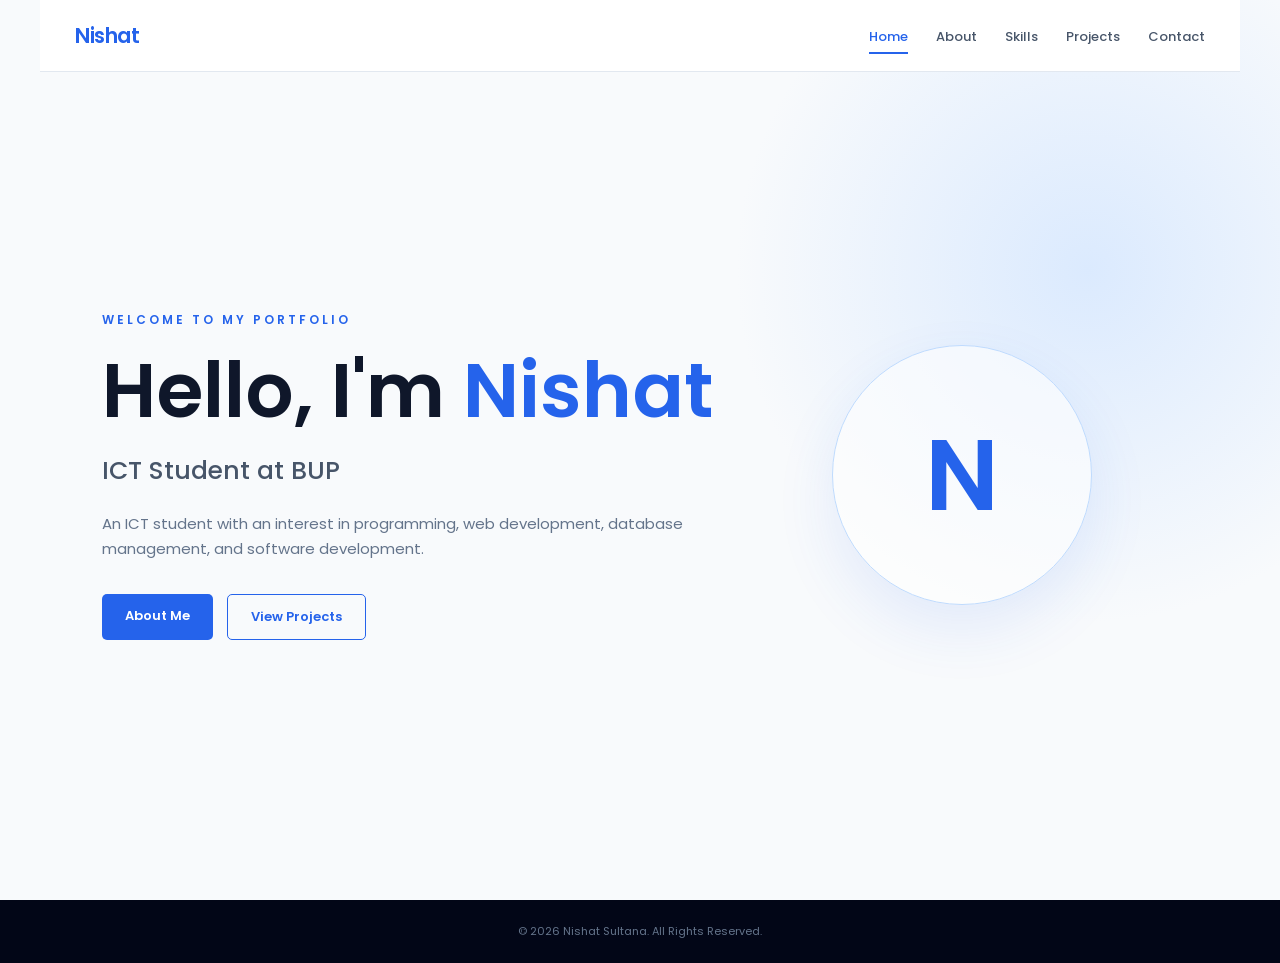
==== index.html @ b3c25bbd "My Portfolio" ====
<!DOCTYPE html>
<html lang="en">
<head>
    <meta charset="UTF-8">
    <meta name="viewport" content="width=device-width, initial-scale=1.0">
    <title>Nishat | Portfolio</title>

    <link rel="stylesheet" href="style.css">

    <link rel="preconnect" href="https://fonts.googleapis.com">
    <link rel="preconnect" href="https://fonts.gstatic.com" crossorigin>
    <link href="https://fonts.googleapis.com/css2?family=Poppins:wght@300;400;500;600;700&display=swap" rel="stylesheet">
</head>

<body>

    <!-- Navbar -->
    <header>
        <nav class="navbar">
            <a href="index.html" class="logo">Nishat</a>

            <ul class="nav-links">
                <li><a href="index.html" class="active">Home</a></li>
                <li><a href="about.html">About</a></li>
                <li><a href="skills.html">Skills</a></li>
                <li><a href="projects.html">Projects</a></li>
                <li><a href="contact.html">Contact</a></li>
            </ul>
        </nav>
    </header>


    <!-- Home -->
    <main class="home">

        <div class="home-content">

            <p class="small-title">WELCOME TO MY PORTFOLIO</p>

            <h1>Hello, I'm <span>Nishat</span></h1>

            <h2>ICT Student at BUP</h2>

            <p class="home-description">
                An ICT student with an interest in programming, web development,
                database management, and software development.
            </p>

            <div class="home-buttons">
                <a href="about.html" class="btn primary-btn">About Me</a>
                <a href="projects.html" class="btn secondary-btn">View Projects</a>
            </div>

        </div>

        <div class="home-decoration">
            <div class="circle">
                <span>N</span>
            </div>
        </div>

    </main>


    <!-- Footer -->
    <footer>
        <p>© 2026 Nishat Sultana. All Rights Reserved.</p>
    </footer>

</body>
</html>
---- style.css ----
/* =========================
   RESET
========================= */

* {
    margin: 0;
    padding: 0;
    box-sizing: border-box;
}

html {
    scroll-behavior: smooth;
}

body {
    font-family: "Poppins", sans-serif;
    background: #f8fafc;
    color: #1e293b;
    line-height: 1.7;
}

a {
    text-decoration: none;
    color: inherit;
}


/* =========================
   NAVBAR
========================= */

header {
    position: fixed;
    top: 0;
    left: 0;
    width: 100%;
    z-index: 1000;
}

.navbar {
    height: 72px;
    max-width: 1200px;
    margin: auto;
    padding: 0 35px;

    display: flex;
    align-items: center;
    justify-content: space-between;

    background: rgba(255, 255, 255, 0.96);
    border-bottom: 1px solid #e2e8f0;
}

.logo {
    font-size: 21px;
    font-weight: 600;
    letter-spacing: -0.5px;
    color: #2563eb;
}

.nav-links {
    display: flex;
    align-items: center;
    gap: 28px;
    list-style: none;
}

.nav-links a {
    position: relative;
    color: #475569;
    font-size: 13px;
    font-weight: 500;
    transition: 0.3s;
}

.nav-links a:hover,
.nav-links a.active {
    color: #2563eb;
}

.nav-links a.active::after {
    content: "";
    position: absolute;
    left: 0;
    bottom: -8px;
    width: 100%;
    height: 2px;
    background: #2563eb;
}


/* =========================
   HOME
========================= */

.home {
    min-height: 100vh;
    padding: 120px 8% 70px;

    display: flex;
    align-items: center;
    justify-content: space-between;
    gap: 60px;

    background:
        radial-gradient(
            circle at 85% 30%,
            #dbeafe 0,
            transparent 28%
        ),
        #f8fafc;
}

.home-content {
    max-width: 720px;
}

.small-title {
    color: #2563eb;
    font-size: 12px;
    font-weight: 600;
    letter-spacing: 3px;
    margin-bottom: 18px;
}

.home h1 {
    font-size: clamp(45px, 7vw, 76px);
    line-height: 1.1;
    font-weight: 600;
    color: #0f172a;
}

.home h1 span {
    color: #2563eb;
}

.home h2 {
    margin-top: 18px;
    font-size: 25px;
    font-weight: 500;
    color: #475569;
}

.home-description {
    max-width: 600px;
    margin-top: 18px;
    color: #64748b;
    font-size: 15px;
}

.home-buttons {
    display: flex;
    gap: 14px;
    margin-top: 32px;
}

.btn {
    display: inline-block;
    padding: 11px 23px;
    border-radius: 5px;
    font-size: 13px;
    font-weight: 600;
    transition: 0.3s;
}

.primary-btn {
    color: white;
    background: #2563eb;
}

.primary-btn:hover {
    background: #1d4ed8;
    transform: translateY(-2px);
}

.secondary-btn {
    color: #2563eb;
    border: 1px solid #2563eb;
}

.secondary-btn:hover {
    color: white;
    background: #2563eb;
}


/* Home decoration */

.home-decoration {
    padding-right: 8%;
}

.circle {
    width: 260px;
    height: 260px;

    display: flex;
    align-items: center;
    justify-content: center;

    border: 1px solid #bfdbfe;
    border-radius: 50%;

    background: rgba(255, 255, 255, 0.6);
    box-shadow: 0 25px 60px rgba(37, 99, 235, 0.1);
}

.circle span {
    font-size: 100px;
    font-weight: 600;
    color: #2563eb;
}


/* =========================
   PAGE HEADER
========================= */

.page-header {
    padding: 145px 30px 70px;
    text-align: center;

    background:
        radial-gradient(
            circle at 50% 0%,
            #dbeafe 0,
            transparent 35%
        ),
        #f8fafc;
}

.page-header p {
    color: #2563eb;
    font-size: 11px;
    font-weight: 600;
    letter-spacing: 3px;
}

.page-header h1 {
    margin-top: 8px;
    color: #0f172a;
    font-size: 46px;
    font-weight: 600;
}


/* =========================
   ABOUT PAGE
========================= */

.about-page {
    max-width: 1000px;
    margin: auto;
    padding: 30px 30px 100px;
}

.about-intro {
    display: grid;
    grid-template-columns: 130px 1fr;
    gap: 45px;
    align-items: center;
    margin-bottom: 50px;
}

.about-letter {
    width: 130px;
    height: 130px;

    display: flex;
    align-items: center;
    justify-content: center;

    border-radius: 12px;
    background: #2563eb;
    color: white;

    font-size: 60px;
    font-weight: 600;
}

.about-intro h2 {
    font-size: 32px;
    color: #0f172a;
    margin-bottom: 15px;
}

.about-intro p {
    color: #64748b;
    margin-bottom: 12px;
    font-size: 14px;
}

.info-box {
    margin-top: 25px;
    padding: 30px;

    background: white;
    border: 1px solid #e2e8f0;
    border-radius: 10px;
}

.info-label {
    color: #2563eb;
    font-size: 11px;
    font-weight: 600;
    letter-spacing: 2px;
}

.info-box h3 {
    margin: 10px 0;
    font-size: 21px;
    color: #0f172a;
}

.info-box p {
    color: #64748b;
    font-size: 14px;
}

.interest-list {
    display: flex;
    flex-wrap: wrap;
    gap: 10px;
    margin-top: 18px;
}

.interest-list span {
    padding: 7px 14px;
    border-radius: 4px;

    background: #eff6ff;
    color: #2563eb;

    font-size: 12px;
    font-weight: 500;
}


/* Education */

.education-section {
    margin-top: 80px;
}

.section-heading {
    margin-bottom: 35px;
}

.section-heading p {
    color: #2563eb;
    font-size: 11px;
    font-weight: 600;
    letter-spacing: 2px;
}

.section-heading h2 {
    margin-top: 5px;
    color: #0f172a;
    font-size: 32px;
}

.education-card {
    display: grid;
    grid-template-columns: 100px 1fr;
    gap: 30px;

    padding: 25px 0;
    border-bottom: 1px solid #e2e8f0;
}

.education-year {
    color: #2563eb;
    font-size: 13px;
    font-weight: 600;
}

.education-card h3 {
    color: #0f172a;
    font-size: 18px;
}

.education-card p {
    color: #64748b;
    font-size: 13px;
}

.education-card .degree {
    margin: 5px 0;
    color: #2563eb;
}


/* =========================
   SKILLS PAGE
========================= */

.skills-page {
    max-width: 1100px;
    margin: auto;
    padding: 30px 30px 100px;
}

.skills-grid {
    display: grid;
    grid-template-columns: repeat(3, 1fr);
    gap: 22px;
}

.skill-card {
    min-height: 210px;
    padding: 30px;

    background: white;
    border: 1px solid #e2e8f0;
    border-radius: 10px;

    transition: 0.3s;
}

.skill-card:hover {
    transform: translateY(-6px);
    border-color: #93c5fd;
    box-shadow: 0 18px 35px rgba(15, 23, 42, 0.07);
}

.skill-number {
    color: #2563eb;
    font-size: 12px;
    font-weight: 600;
}

.skill-card h2 {
    margin-top: 22px;
    font-size: 25px;
    color: #0f172a;
}

.skill-card p {
    margin-top: 8px;
    color: #64748b;
    font-size: 13px;
}


/* =========================
   PROJECTS PAGE
========================= */

.projects-page {
    max-width: 1100px;
    margin: auto;
    padding: 30px 30px 100px;
}

.projects-grid {
    display: grid;
    grid-template-columns: repeat(3, 1fr);
    gap: 22px;
}

.project-card {
    padding: 30px;

    background: white;
    border: 1px solid #e2e8f0;
    border-radius: 10px;

    transition: 0.3s;
}

.project-card:hover {
    transform: translateY(-6px);
    box-shadow: 0 18px 35px rgba(15, 23, 42, 0.07);
}

.project-top {
    display: flex;
    justify-content: space-between;

    color: #2563eb;
    font-size: 10px;
    font-weight: 600;
    letter-spacing: 0.5px;
}

.project-card h2 {
    margin-top: 30px;
    color: #0f172a;
    font-size: 21px;
}

.project-card p {
    margin-top: 12px;
    color: #64748b;
    font-size: 13px;
}

.tech-list {
    display: flex;
    flex-wrap: wrap;
    gap: 7px;
    margin-top: 22px;
}

.tech-list span {
    padding: 5px 9px;

    background: #eff6ff;
    color: #2563eb;

    border-radius: 4px;
    font-size: 10px;
    font-weight: 600;
}


/* =========================
   CONTACT PAGE
========================= */

.contact-page {
    max-width: 900px;
    margin: auto;
    padding: 40px 30px 120px;
}

.contact-content {
    padding: 55px;

    background: #0f172a;
    border-radius: 12px;
    color: white;
    text-align: center;
}

.contact-content h2 {
    font-size: 34px;
    font-weight: 600;
}

.contact-content > p {
    max-width: 600px;
    margin: 15px auto 40px;

    color: #94a3b8;
    font-size: 14px;
}

.contact-details {
    display: grid;
    grid-template-columns: repeat(3, 1fr);
    gap: 20px;
}

.contact-item {
    padding: 20px;

    border: 1px solid #334155;
    border-radius: 7px;
}

.contact-item span {
    display: block;
    margin-bottom: 8px;

    color: #60a5fa;
    font-size: 10px;
    font-weight: 600;
    letter-spacing: 2px;
}

.contact-item a {
    color: #e2e8f0;
    font-size: 12px;
    word-break: break-word;
}

.contact-item a:hover {
    color: #60a5fa;
}


/* =========================
   FOOTER
========================= */

footer {
    padding: 22px;
    text-align: center;

    background: #020617;
    color: #64748b;

    font-size: 11px;
}


/* =========================
   RESPONSIVE
========================= */

@media (max-width: 850px) {

    .navbar {
        padding: 0 20px;
    }

    .nav-links {
        gap: 15px;
    }

    .nav-links a {
        font-size: 11px;
    }

    .home {
        padding-left: 30px;
        padding-right: 30px;
    }

    .home-decoration {
        display: none;
    }

    .skills-grid,
    .projects-grid {
        grid-template-columns: repeat(2, 1fr);
    }

    .contact-details {
        grid-template-columns: 1fr;
    }
}


@media (max-width: 600px) {

    .navbar {
        height: auto;
        min-height: 70px;
        padding: 15px;
        flex-direction: column;
        gap: 10px;
    }

    .nav-links {
        gap: 12px;
        flex-wrap: wrap;
        justify-content: center;
    }

    .nav-links a {
        font-size: 10px;
    }

    .home {
        padding-top: 160px;
    }

    .home h1 {
        font-size: 45px;
    }

    .home h2 {
        font-size: 20px;
    }

    .home-buttons {
        flex-wrap: wrap;
    }

    .page-header {
        padding-top: 160px;
    }

    .page-header h1 {
        font-size: 38px;
    }

    .about-intro {
        grid-template-columns: 1fr;
        text-align: center;
    }

    .about-letter {
        margin: auto;
    }

    .skills-grid,
    .projects-grid {
        grid-template-columns: 1fr;
    }

    .education-card {
        grid-template-columns: 1fr;
        gap: 8px;
    }

    .contact-content {
        padding: 35px 20px;
    }

    .contact-content h2 {
        font-size: 28px;
    }
}
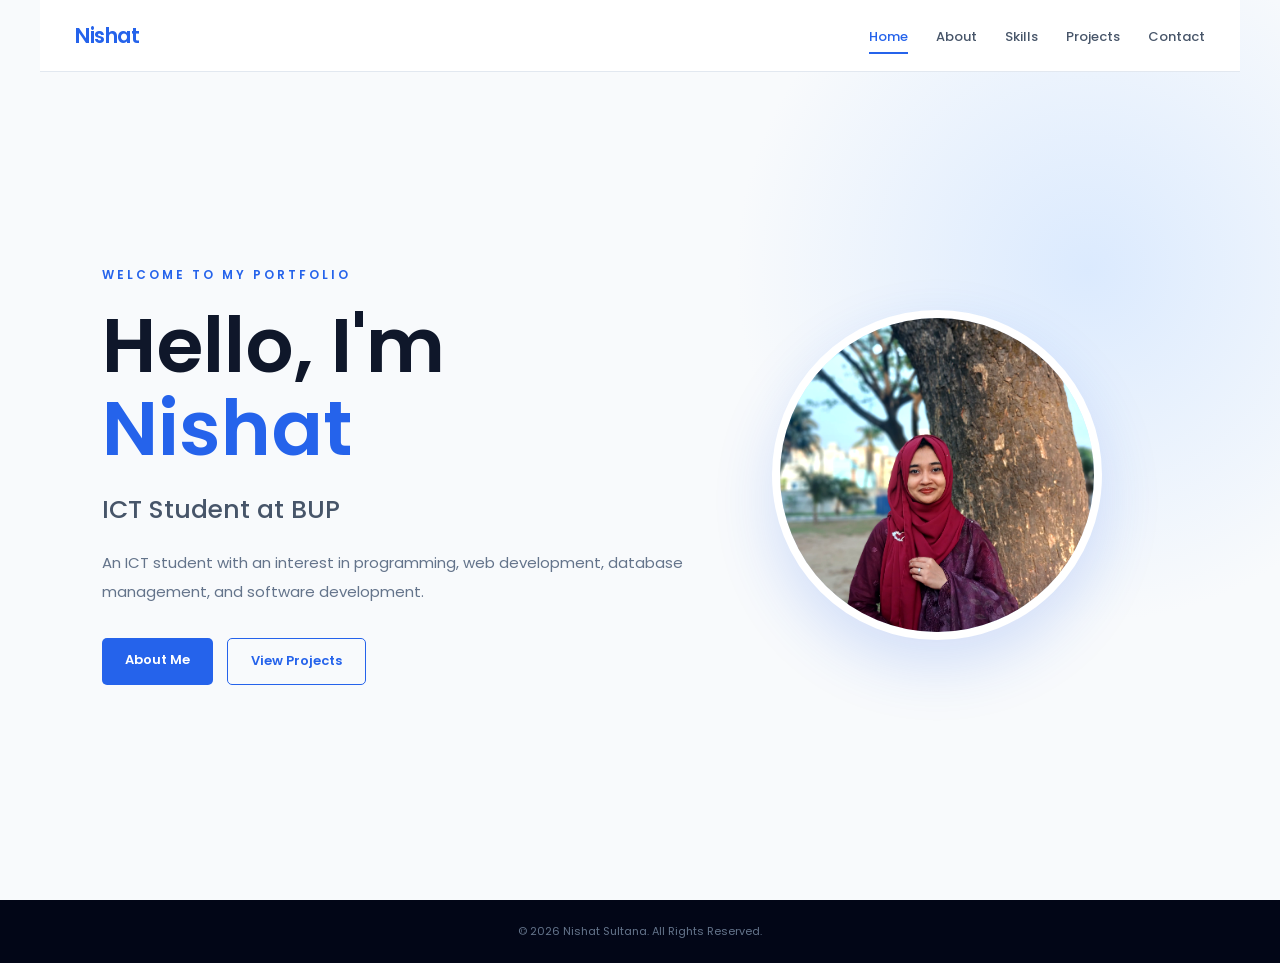
==== commit 5f24cdd7: "Update pic" ====
--- a/index.html
+++ b/index.html
@@ -1,71 +1,161 @@
 <!DOCTYPE html>
 <html lang="en">
+
 <head>
+
     <meta charset="UTF-8">
+
     <meta name="viewport" content="width=device-width, initial-scale=1.0">
+
     <title>Nishat | Portfolio</title>
 
     <link rel="stylesheet" href="style.css">
 
     <link rel="preconnect" href="https://fonts.googleapis.com">
+
     <link rel="preconnect" href="https://fonts.gstatic.com" crossorigin>
-    <link href="https://fonts.googleapis.com/css2?family=Poppins:wght@300;400;500;600;700&display=swap" rel="stylesheet">
+
+    <link
+        href="https://fonts.googleapis.com/css2?family=Poppins:wght@300;400;500;600;700&display=swap"
+        rel="stylesheet">
+
 </head>
+
 
 <body>
 
+
     <!-- Navbar -->
+
     <header>
+
         <nav class="navbar">
-            <a href="index.html" class="logo">Nishat</a>
+
+            <a href="index.html" class="logo">
+                Nishat
+            </a>
+
 
             <ul class="nav-links">
-                <li><a href="index.html" class="active">Home</a></li>
-                <li><a href="about.html">About</a></li>
-                <li><a href="skills.html">Skills</a></li>
-                <li><a href="projects.html">Projects</a></li>
-                <li><a href="contact.html">Contact</a></li>
+
+                <li>
+                    <a href="index.html" class="active">
+                        Home
+                    </a>
+                </li>
+
+                <li>
+                    <a href="about.html">
+                        About
+                    </a>
+                </li>
+
+                <li>
+                    <a href="skills.html">
+                        Skills
+                    </a>
+                </li>
+
+                <li>
+                    <a href="projects.html">
+                        Projects
+                    </a>
+                </li>
+
+                <li>
+                    <a href="contact.html">
+                        Contact
+                    </a>
+                </li>
+
             </ul>
+
         </nav>
+
     </header>
 
 
-    <!-- Home -->
+
+    <!-- Home Section -->
+
     <main class="home">
+
+
+        <!-- Left Side -->
 
         <div class="home-content">
 
-            <p class="small-title">WELCOME TO MY PORTFOLIO</p>
+            <p class="small-title">
+                WELCOME TO MY PORTFOLIO
+            </p>
 
-            <h1>Hello, I'm <span>Nishat</span></h1>
 
-            <h2>ICT Student at BUP</h2>
+            <h1>
+                Hello, I'm <span>Nishat</span>
+            </h1>
+
+
+            <h2>
+                ICT Student at BUP
+            </h2>
+
 
             <p class="home-description">
-                An ICT student with an interest in programming, web development,
-                database management, and software development.
+
+                An ICT student with an interest in programming,
+                web development, database management, and
+                software development.
+
             </p>
 
+
             <div class="home-buttons">
-                <a href="about.html" class="btn primary-btn">About Me</a>
-                <a href="projects.html" class="btn secondary-btn">View Projects</a>
+
+                <a href="about.html" class="btn primary-btn">
+                    About Me
+                </a>
+
+                <a href="projects.html" class="btn secondary-btn">
+                    View Projects
+                </a>
+
             </div>
 
         </div>
 
+
+
+        <!-- Right Side / Profile Picture -->
+
         <div class="home-decoration">
+
             <div class="circle">
-                <span>N</span>
+
+                <img
+                    src="image/niha.jpeg"
+                    alt="Nishat Sultana"
+                >
+
             </div>
+
         </div>
+
 
     </main>
 
 
+
     <!-- Footer -->
+
     <footer>
-        <p>© 2026 Nishat Sultana. All Rights Reserved.</p>
+
+        <p>
+            © 2026 Nishat Sultana. All Rights Reserved.
+        </p>
+
     </footer>
 
+
 </body>
+
 </html>
--- a/style.css
+++ b/style.css
@@ -1,6 +1,6 @@
-/* =========================
+/* =========================================
    RESET
-========================= */
+========================================= */
 
 * {
     margin: 0;
@@ -25,9 +25,9 @@
 }
 
 
-/* =========================
+/* =========================================
    NAVBAR
-========================= */
+========================================= */
 
 header {
     position: fixed;
@@ -48,6 +48,7 @@
     justify-content: space-between;
 
     background: rgba(255, 255, 255, 0.96);
+
     border-bottom: 1px solid #e2e8f0;
 }
 
@@ -67,9 +68,12 @@
 
 .nav-links a {
     position: relative;
+
     color: #475569;
+
     font-size: 13px;
     font-weight: 500;
+
     transition: 0.3s;
 }
 
@@ -80,26 +84,33 @@
 
 .nav-links a.active::after {
     content: "";
+
     position: absolute;
+
     left: 0;
     bottom: -8px;
+
     width: 100%;
     height: 2px;
+
     background: #2563eb;
 }
 
 
-/* =========================
+/* =========================================
    HOME
-========================= */
+========================================= */
 
 .home {
     min-height: 100vh;
+
     padding: 120px 8% 70px;
 
     display: flex;
+
     align-items: center;
     justify-content: space-between;
+
     gap: 60px;
 
     background:
@@ -111,22 +122,34 @@
         #f8fafc;
 }
 
+
+/* =========================================
+   HOME CONTENT
+========================================= */
+
 .home-content {
-    max-width: 720px;
+    max-width: 650px;
 }
 
 .small-title {
     color: #2563eb;
+
     font-size: 12px;
-    font-weight: 600;
+
+    font-weight: 600;
+
     letter-spacing: 3px;
+
     margin-bottom: 18px;
 }
 
 .home h1 {
     font-size: clamp(45px, 7vw, 76px);
+
     line-height: 1.1;
-    font-weight: 600;
+
+    font-weight: 600;
+
     color: #0f172a;
 }
 
@@ -136,88 +159,146 @@
 
 .home h2 {
     margin-top: 18px;
+
     font-size: 25px;
+
     font-weight: 500;
+
     color: #475569;
 }
 
 .home-description {
     max-width: 600px;
+
     margin-top: 18px;
+
     color: #64748b;
+
     font-size: 15px;
-}
+
+    line-height: 1.9;
+}
+
+
+/* =========================================
+   BUTTONS
+========================================= */
 
 .home-buttons {
     display: flex;
+
     gap: 14px;
+
     margin-top: 32px;
 }
 
 .btn {
     display: inline-block;
+
     padding: 11px 23px;
+
     border-radius: 5px;
+
     font-size: 13px;
-    font-weight: 600;
+
+    font-weight: 600;
+
     transition: 0.3s;
 }
 
 .primary-btn {
     color: white;
+
     background: #2563eb;
 }
 
 .primary-btn:hover {
     background: #1d4ed8;
+
     transform: translateY(-2px);
 }
 
 .secondary-btn {
     color: #2563eb;
+
     border: 1px solid #2563eb;
+
+    background: transparent;
 }
 
 .secondary-btn:hover {
     color: white;
+
     background: #2563eb;
 }
 
 
-/* Home decoration */
+/* =========================================
+   PROFILE PHOTO
+========================================= */
 
 .home-decoration {
-    padding-right: 8%;
+    display: flex;
+
+    align-items: center;
+
+    justify-content: center;
+
+    padding-right: 7%;
 }
 
 .circle {
-    width: 260px;
-    height: 260px;
-
-    display: flex;
-    align-items: center;
-    justify-content: center;
-
-    border: 1px solid #bfdbfe;
+    width: 330px;
+
+    height: 330px;
+
+    overflow: hidden;
+
     border-radius: 50%;
 
-    background: rgba(255, 255, 255, 0.6);
-    box-shadow: 0 25px 60px rgba(37, 99, 235, 0.1);
-}
-
-.circle span {
-    font-size: 100px;
-    font-weight: 600;
-    color: #2563eb;
-}
-
-
-/* =========================
+    border: 8px solid white;
+
+    background: #dbeafe;
+
+    box-shadow:
+        0 25px 60px rgba(37, 99, 235, 0.18);
+
+    transition: 0.4s;
+}
+
+.circle:hover {
+    transform: translateY(-6px);
+
+    box-shadow:
+        0 30px 70px rgba(37, 99, 235, 0.25);
+}
+
+.circle img {
+    width: 100%;
+
+    height: 100%;
+
+    display: block;
+
+    object-fit: cover;
+
+    object-position: center;
+
+    /* Photo enhancement */
+    filter:
+        brightness(1.08)
+        contrast(1.12)
+        saturate(1.15);
+}
+
+
+/* =========================================
    PAGE HEADER
-========================= */
+========================================= */
 
 .page-header {
     padding: 145px 30px 70px;
+
     text-align: center;
 
     background:
@@ -231,112 +312,150 @@
 
 .page-header p {
     color: #2563eb;
+
     font-size: 11px;
-    font-weight: 600;
+
+    font-weight: 600;
+
     letter-spacing: 3px;
 }
 
 .page-header h1 {
     margin-top: 8px;
+
     color: #0f172a;
+
     font-size: 46px;
-    font-weight: 600;
-}
-
-
-/* =========================
+
+    font-weight: 600;
+}
+
+
+/* =========================================
    ABOUT PAGE
-========================= */
+========================================= */
 
 .about-page {
     max-width: 1000px;
+
     margin: auto;
+
     padding: 30px 30px 100px;
 }
 
 .about-intro {
     display: grid;
+
     grid-template-columns: 130px 1fr;
+
     gap: 45px;
+
     align-items: center;
+
     margin-bottom: 50px;
 }
 
 .about-letter {
     width: 130px;
+
     height: 130px;
 
     display: flex;
+
     align-items: center;
     justify-content: center;
 
     border-radius: 12px;
+
     background: #2563eb;
+
     color: white;
 
     font-size: 60px;
+
     font-weight: 600;
 }
 
 .about-intro h2 {
     font-size: 32px;
+
     color: #0f172a;
+
     margin-bottom: 15px;
 }
 
 .about-intro p {
     color: #64748b;
+
     margin-bottom: 12px;
+
     font-size: 14px;
 }
 
 .info-box {
     margin-top: 25px;
+
     padding: 30px;
 
     background: white;
+
     border: 1px solid #e2e8f0;
+
     border-radius: 10px;
 }
 
 .info-label {
     color: #2563eb;
+
     font-size: 11px;
-    font-weight: 600;
+
+    font-weight: 600;
+
     letter-spacing: 2px;
 }
 
 .info-box h3 {
     margin: 10px 0;
+
     font-size: 21px;
+
     color: #0f172a;
 }
 
 .info-box p {
     color: #64748b;
+
     font-size: 14px;
 }
 
 .interest-list {
     display: flex;
+
     flex-wrap: wrap;
+
     gap: 10px;
+
     margin-top: 18px;
 }
 
 .interest-list span {
     padding: 7px 14px;
+
     border-radius: 4px;
 
     background: #eff6ff;
+
     color: #2563eb;
 
     font-size: 12px;
+
     font-weight: 500;
 }
 
 
-/* Education */
+/* =========================================
+   EDUCATION
+========================================= */
 
 .education-section {
     margin-top: 80px;
@@ -348,70 +467,90 @@
 
 .section-heading p {
     color: #2563eb;
+
     font-size: 11px;
-    font-weight: 600;
+
+    font-weight: 600;
+
     letter-spacing: 2px;
 }
 
 .section-heading h2 {
     margin-top: 5px;
+
     color: #0f172a;
+
     font-size: 32px;
 }
 
 .education-card {
     display: grid;
+
     grid-template-columns: 100px 1fr;
+
     gap: 30px;
 
     padding: 25px 0;
+
     border-bottom: 1px solid #e2e8f0;
 }
 
 .education-year {
     color: #2563eb;
+
     font-size: 13px;
+
     font-weight: 600;
 }
 
 .education-card h3 {
     color: #0f172a;
+
     font-size: 18px;
 }
 
 .education-card p {
     color: #64748b;
+
     font-size: 13px;
 }
 
 .education-card .degree {
     margin: 5px 0;
-    color: #2563eb;
-}
-
-
-/* =========================
+
+    color: #2563eb;
+}
+
+
+/* =========================================
    SKILLS PAGE
-========================= */
+========================================= */
 
 .skills-page {
     max-width: 1100px;
+
     margin: auto;
+
     padding: 30px 30px 100px;
 }
 
 .skills-grid {
     display: grid;
+
     grid-template-columns: repeat(3, 1fr);
+
     gap: 22px;
 }
 
 .skill-card {
     min-height: 210px;
+
     padding: 30px;
 
     background: white;
+
     border: 1px solid #e2e8f0;
+
     border-radius: 10px;
 
     transition: 0.3s;
@@ -419,42 +558,55 @@
 
 .skill-card:hover {
     transform: translateY(-6px);
+
     border-color: #93c5fd;
-    box-shadow: 0 18px 35px rgba(15, 23, 42, 0.07);
+
+    box-shadow:
+        0 18px 35px rgba(15, 23, 42, 0.07);
 }
 
 .skill-number {
     color: #2563eb;
+
     font-size: 12px;
+
     font-weight: 600;
 }
 
 .skill-card h2 {
     margin-top: 22px;
+
     font-size: 25px;
+
     color: #0f172a;
 }
 
 .skill-card p {
     margin-top: 8px;
+
     color: #64748b;
+
     font-size: 13px;
 }
 
 
-/* =========================
+/* =========================================
    PROJECTS PAGE
-========================= */
+========================================= */
 
 .projects-page {
     max-width: 1100px;
+
     margin: auto;
+
     padding: 30px 30px 100px;
 }
 
 .projects-grid {
     display: grid;
+
     grid-template-columns: repeat(3, 1fr);
+
     gap: 22px;
 }
 
@@ -462,7 +614,9 @@
     padding: 30px;
 
     background: white;
+
     border: 1px solid #e2e8f0;
+
     border-radius: 10px;
 
     transition: 0.3s;
@@ -470,35 +624,48 @@
 
 .project-card:hover {
     transform: translateY(-6px);
-    box-shadow: 0 18px 35px rgba(15, 23, 42, 0.07);
+
+    box-shadow:
+        0 18px 35px rgba(15, 23, 42, 0.07);
 }
 
 .project-top {
     display: flex;
+
     justify-content: space-between;
 
     color: #2563eb;
+
     font-size: 10px;
-    font-weight: 600;
+
+    font-weight: 600;
+
     letter-spacing: 0.5px;
 }
 
 .project-card h2 {
     margin-top: 30px;
+
     color: #0f172a;
+
     font-size: 21px;
 }
 
 .project-card p {
     margin-top: 12px;
+
     color: #64748b;
+
     font-size: 13px;
 }
 
 .tech-list {
     display: flex;
+
     flex-wrap: wrap;
+
     gap: 7px;
+
     margin-top: 22px;
 }
 
@@ -506,21 +673,26 @@
     padding: 5px 9px;
 
     background: #eff6ff;
+
     color: #2563eb;
 
     border-radius: 4px;
+
     font-size: 10px;
-    font-weight: 600;
-}
-
-
-/* =========================
+
+    font-weight: 600;
+}
+
+
+/* =========================================
    CONTACT PAGE
-========================= */
+========================================= */
 
 .contact-page {
     max-width: 900px;
+
     margin: auto;
+
     padding: 40px 30px 120px;
 }
 
@@ -528,27 +700,35 @@
     padding: 55px;
 
     background: #0f172a;
+
     border-radius: 12px;
+
     color: white;
+
     text-align: center;
 }
 
 .contact-content h2 {
     font-size: 34px;
+
     font-weight: 600;
 }
 
 .contact-content > p {
     max-width: 600px;
+
     margin: 15px auto 40px;
 
     color: #94a3b8;
+
     font-size: 14px;
 }
 
 .contact-details {
     display: grid;
+
     grid-template-columns: repeat(3, 1fr);
+
     gap: 20px;
 }
 
@@ -556,22 +736,29 @@
     padding: 20px;
 
     border: 1px solid #334155;
+
     border-radius: 7px;
 }
 
 .contact-item span {
     display: block;
+
     margin-bottom: 8px;
 
     color: #60a5fa;
+
     font-size: 10px;
-    font-weight: 600;
+
+    font-weight: 600;
+
     letter-spacing: 2px;
 }
 
 .contact-item a {
     color: #e2e8f0;
+
     font-size: 12px;
+
     word-break: break-word;
 }
 
@@ -580,24 +767,26 @@
 }
 
 
-/* =========================
+/* =========================================
    FOOTER
-========================= */
+========================================= */
 
 footer {
     padding: 22px;
+
     text-align: center;
 
     background: #020617;
+
     color: #64748b;
 
     font-size: 11px;
 }
 
 
-/* =========================
-   RESPONSIVE
-========================= */
+/* =========================================
+   TABLET
+========================================= */
 
 @media (max-width: 850px) {
 
@@ -615,11 +804,40 @@
 
     .home {
         padding-left: 30px;
+
         padding-right: 30px;
+
+        flex-direction: column;
+
+        text-align: center;
+
+        justify-content: center;
+    }
+
+    .home-content {
+        max-width: 700px;
+    }
+
+    .home-description {
+        margin-left: auto;
+
+        margin-right: auto;
+    }
+
+    .home-buttons {
+        justify-content: center;
     }
 
     .home-decoration {
-        display: none;
+        padding-right: 0;
+
+        margin-top: 20px;
+    }
+
+    .circle {
+        width: 280px;
+
+        height: 280px;
     }
 
     .skills-grid,
@@ -633,19 +851,27 @@
 }
 
 
+/* =========================================
+   MOBILE
+========================================= */
+
 @media (max-width: 600px) {
 
     .navbar {
         height: auto;
-        min-height: 70px;
+
         padding: 15px;
+
         flex-direction: column;
-        gap: 10px;
+
+        gap: 12px;
     }
 
     .nav-links {
         gap: 12px;
+
         flex-wrap: wrap;
+
         justify-content: center;
     }
 
@@ -655,18 +881,42 @@
 
     .home {
         padding-top: 160px;
+
+        padding-left: 20px;
+
+        padding-right: 20px;
+    }
+
+    .small-title {
+        font-size: 9px;
+
+        letter-spacing: 2px;
     }
 
     .home h1 {
-        font-size: 45px;
+        font-size: 48px;
     }
 
     .home h2 {
         font-size: 20px;
     }
 
+    .home-description {
+        font-size: 13px;
+    }
+
     .home-buttons {
         flex-wrap: wrap;
+
+        justify-content: center;
+    }
+
+    .circle {
+        width: 230px;
+
+        height: 230px;
+
+        border-width: 6px;
     }
 
     .page-header {
@@ -679,6 +929,7 @@
 
     .about-intro {
         grid-template-columns: 1fr;
+
         text-align: center;
     }
 
@@ -693,6 +944,7 @@
 
     .education-card {
         grid-template-columns: 1fr;
+
         gap: 8px;
     }
 
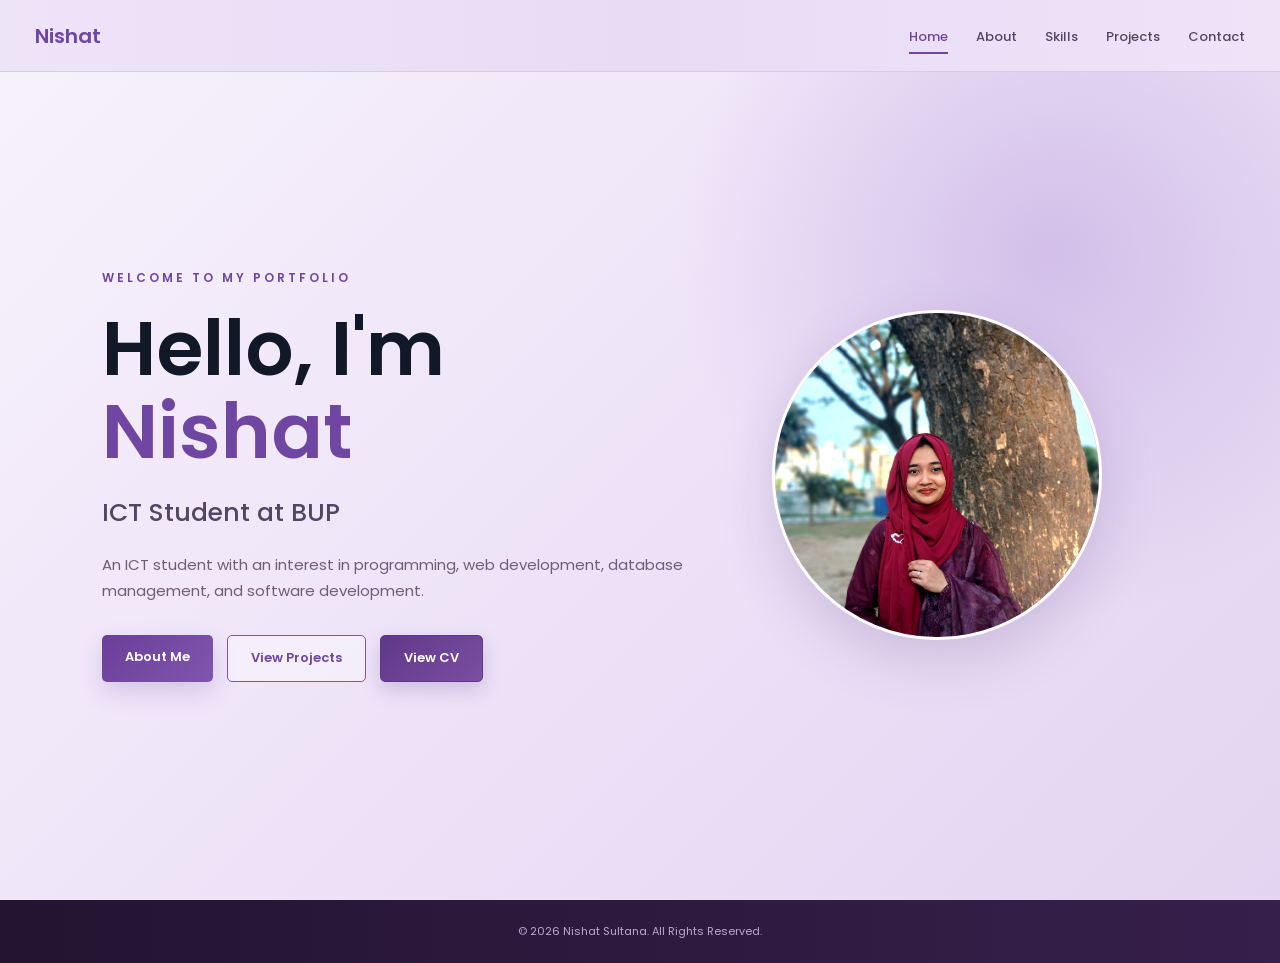
==== commit 938ee3d0: "updated" ====
--- a/index.html
+++ b/index.html
@@ -111,15 +111,19 @@
 
             <div class="home-buttons">
 
-                <a href="about.html" class="btn primary-btn">
-                    About Me
-                </a>
+    <a href="about.html" class="btn primary-btn">
+        About Me
+    </a>
 
-                <a href="projects.html" class="btn secondary-btn">
-                    View Projects
-                </a>
+    <a href="projects.html" class="btn secondary-btn">
+        View Projects
+    </a>
 
-            </div>
+    <a href="Niha_cv.pdf" class="btn cv-btn" target="_blank">
+        View CV
+    </a>
+
+</div>
 
         </div>
 
--- a/style.css
+++ b/style.css
@@ -1,6 +1,12 @@
-/* =========================================
-   RESET
-========================================= */
+/* =====================================================
+   NISHAT PORTFOLIO
+   PURPLE GRADIENT THEME
+===================================================== */
+
+
+/* =====================================================
+   GLOBAL
+===================================================== */
 
 * {
     margin: 0;
@@ -14,8 +20,17 @@
 
 body {
     font-family: "Poppins", sans-serif;
-    background: #f8fafc;
+
+    background:
+        linear-gradient(
+            135deg,
+            #f7f2fc 0%,
+            #eee4f8 45%,
+            #e6d8f3 100%
+        );
+
     color: #1e293b;
+
     line-height: 1.7;
 }
 
@@ -25,53 +40,72 @@
 }
 
 
-/* =========================================
+/* =====================================================
    NAVBAR
-========================================= */
+===================================================== */
 
 header {
     position: fixed;
+
     top: 0;
     left: 0;
+
     width: 100%;
+
     z-index: 1000;
 }
 
 .navbar {
     height: 72px;
-    max-width: 1200px;
+
+    /* max-width: 1200px; */
+      width:100%
     margin: auto;
+
     padding: 0 35px;
 
     display: flex;
+
     align-items: center;
+
     justify-content: space-between;
 
-    background: rgba(255, 255, 255, 0.96);
-
-    border-bottom: 1px solid #e2e8f0;
+    background:
+        linear-gradient(
+            90deg,
+            #eee4f8,
+            #e8dcf5,
+            #eee4f8
+        );
+
+    border-bottom: 1px solid #d8c9e8;
 }
 
 .logo {
-    font-size: 21px;
-    font-weight: 600;
-    letter-spacing: -0.5px;
-    color: #2563eb;
+    font-size: 20px;
+
+    font-weight: 600;
+
+    color: #7046a3;
 }
 
 .nav-links {
     display: flex;
+
     align-items: center;
+
     gap: 28px;
+
     list-style: none;
 }
 
 .nav-links a {
     position: relative;
 
-    color: #475569;
+    color: #514663;
 
     font-size: 13px;
+
     font-weight: 500;
 
     transition: 0.3s;
@@ -79,7 +113,7 @@
 
 .nav-links a:hover,
 .nav-links a.active {
-    color: #2563eb;
+    color: #7046a3;
 }
 
 .nav-links a.active::after {
@@ -88,18 +122,20 @@
     position: absolute;
 
     left: 0;
+
     bottom: -8px;
 
     width: 100%;
+
     height: 2px;
 
-    background: #2563eb;
-}
-
-
-/* =========================================
+    background: #7046a3;
+}
+
+
+/* =====================================================
    HOME
-========================================= */
+===================================================== */
 
 .home {
     min-height: 100vh;
@@ -109,30 +145,36 @@
     display: flex;
 
     align-items: center;
+
     justify-content: space-between;
 
     gap: 60px;
 
     background:
         radial-gradient(
-            circle at 85% 30%,
-            #dbeafe 0,
-            transparent 28%
+            circle at 82% 28%,
+            rgba(171, 137, 211, 0.38),
+            transparent 30%
         ),
-        #f8fafc;
-}
-
-
-/* =========================================
+        linear-gradient(
+            135deg,
+            #f7f2fc 0%,
+            #eee4f8 48%,
+            #e3d4f1 100%
+        );
+}
+
+
+/* =====================================================
    HOME CONTENT
-========================================= */
+===================================================== */
 
 .home-content {
     max-width: 650px;
 }
 
 .small-title {
-    color: #2563eb;
+    color: #7046a3;
 
     font-size: 12px;
 
@@ -150,11 +192,11 @@
 
     font-weight: 600;
 
-    color: #0f172a;
+    color: #111827;
 }
 
 .home h1 span {
-    color: #2563eb;
+    color: #7046a3;
 }
 
 .home h2 {
@@ -164,7 +206,7 @@
 
     font-weight: 500;
 
-    color: #475569;
+    color: #514663;
 }
 
 .home-description {
@@ -172,17 +214,15 @@
 
     margin-top: 18px;
 
-    color: #64748b;
+    color: #6b6078;
 
     font-size: 15px;
-
-    line-height: 1.9;
-}
-
-
-/* =========================================
-   BUTTONS
-========================================= */
+}
+
+
+/* =====================================================
+   HOME BUTTONS
+===================================================== */
 
 .home-buttons {
     display: flex;
@@ -209,33 +249,78 @@
 .primary-btn {
     color: white;
 
-    background: #2563eb;
+    background:
+        linear-gradient(
+            135deg,
+            #6b3f99,
+            #8056ad
+        );
+
+    box-shadow:
+        0 10px 25px rgba(107, 63, 153, 0.20);
 }
 
 .primary-btn:hover {
-    background: #1d4ed8;
+    background:
+        linear-gradient(
+            135deg,
+            #5d3487,
+            #7046a3
+        );
 
     transform: translateY(-2px);
 }
 
 .secondary-btn {
-    color: #2563eb;
-
-    border: 1px solid #2563eb;
-
-    background: transparent;
+    color: #7046a3;
+
+    border: 1px solid #8056ad;
+
+    background: rgba(255, 255, 255, 0.35);
 }
 
 .secondary-btn:hover {
     color: white;
 
-    background: #2563eb;
-}
-
-
-/* =========================================
+    background:
+        linear-gradient(
+            135deg,
+            #6b3f99,
+            #8056ad
+        );
+}
+.cv-btn {
+    color: white;
+
+    background: linear-gradient(
+        135deg,
+        #5f3788,
+        #7b4fa3
+    );
+
+    border: 1px solid #5f3788;
+
+    box-shadow:
+        0 8px 20px rgba(95, 55, 136, 0.22);
+}
+
+.cv-btn:hover {
+    color: white;
+
+    background: linear-gradient(
+        135deg,
+        #4d2b70,
+        #693f8c
+    );
+
+    transform: translateY(-2px);
+
+    box-shadow:
+        0 12px 25px rgba(95, 55, 136, 0.30);
+}
+/* =====================================================
    PROFILE PHOTO
-========================================= */
+===================================================== */
 
 .home-decoration {
     display: flex;
@@ -256,12 +341,17 @@
 
     border-radius: 50%;
 
-    border: 8px solid white;
-
-    background: #dbeafe;
+    border: 3px solid white;
+
+    background:
+        linear-gradient(
+            135deg,
+            #d9c4eb,
+            #b99bd6
+        );
 
     box-shadow:
-        0 25px 60px rgba(37, 99, 235, 0.18);
+        0 20px 55px rgba(91, 61, 130, 0.20);
 
     transition: 0.4s;
 }
@@ -270,7 +360,7 @@
     transform: translateY(-6px);
 
     box-shadow:
-        0 30px 70px rgba(37, 99, 235, 0.25);
+        0 30px 70px rgba(91, 61, 130, 0.28);
 }
 
 .circle img {
@@ -284,17 +374,16 @@
 
     object-position: center;
 
-    /* Photo enhancement */
     filter:
-        brightness(1.08)
-        contrast(1.12)
+        brightness(1.10)
+        contrast(1.16)
         saturate(1.15);
 }
 
 
-/* =========================================
+/* =====================================================
    PAGE HEADER
-========================================= */
+===================================================== */
 
 .page-header {
     padding: 145px 30px 70px;
@@ -304,14 +393,18 @@
     background:
         radial-gradient(
             circle at 50% 0%,
-            #dbeafe 0,
-            transparent 35%
+            rgba(171, 137, 211, 0.35),
+            transparent 38%
         ),
-        #f8fafc;
+        linear-gradient(
+            135deg,
+            #f7f2fc,
+            #e9dcf5
+        );
 }
 
 .page-header p {
-    color: #2563eb;
+    color: #7046a3;
 
     font-size: 11px;
 
@@ -323,7 +416,7 @@
 .page-header h1 {
     margin-top: 8px;
 
-    color: #0f172a;
+    color: #111827;
 
     font-size: 46px;
 
@@ -331,9 +424,9 @@
 }
 
 
-/* =========================================
+/* =====================================================
    ABOUT PAGE
-========================================= */
+===================================================== */
 
 .about-page {
     max-width: 1000px;
@@ -363,29 +456,38 @@
     display: flex;
 
     align-items: center;
+
     justify-content: center;
 
     border-radius: 12px;
 
-    background: #2563eb;
+    background:
+        linear-gradient(
+            135deg,
+            #6b3f99,
+            #8056ad
+        );
 
     color: white;
 
     font-size: 60px;
 
     font-weight: 600;
+
+    box-shadow:
+        0 12px 30px rgba(107, 63, 153, 0.20);
 }
 
 .about-intro h2 {
     font-size: 32px;
 
-    color: #0f172a;
+    color: #111827;
 
     margin-bottom: 15px;
 }
 
 .about-intro p {
-    color: #64748b;
+    color: #6b6078;
 
     margin-bottom: 12px;
 
@@ -397,15 +499,15 @@
 
     padding: 30px;
 
-    background: white;
-
-    border: 1px solid #e2e8f0;
+    background: rgba(255, 255, 255, 0.75);
+
+    border: 1px solid #ddd0eb;
 
     border-radius: 10px;
 }
 
 .info-label {
-    color: #2563eb;
+    color: #7046a3;
 
     font-size: 11px;
 
@@ -419,14 +521,19 @@
 
     font-size: 21px;
 
-    color: #0f172a;
+    color: #111827;
 }
 
 .info-box p {
-    color: #64748b;
+    color: #6b6078;
 
     font-size: 14px;
 }
+
+
+/* =====================================================
+   INTERESTS
+===================================================== */
 
 .interest-list {
     display: flex;
@@ -443,9 +550,9 @@
 
     border-radius: 4px;
 
-    background: #eff6ff;
-
-    color: #2563eb;
+    background: #eadcf6;
+
+    color: #7046a3;
 
     font-size: 12px;
 
@@ -453,9 +560,9 @@
 }
 
 
-/* =========================================
+/* =====================================================
    EDUCATION
-========================================= */
+===================================================== */
 
 .education-section {
     margin-top: 80px;
@@ -466,7 +573,7 @@
 }
 
 .section-heading p {
-    color: #2563eb;
+    color: #7046a3;
 
     font-size: 11px;
 
@@ -478,7 +585,7 @@
 .section-heading h2 {
     margin-top: 5px;
 
-    color: #0f172a;
+    color: #111827;
 
     font-size: 32px;
 }
@@ -492,11 +599,11 @@
 
     padding: 25px 0;
 
-    border-bottom: 1px solid #e2e8f0;
+    border-bottom: 1px solid #dcd0e8;
 }
 
 .education-year {
-    color: #2563eb;
+    color: #7046a3;
 
     font-size: 13px;
 
@@ -504,13 +611,13 @@
 }
 
 .education-card h3 {
-    color: #0f172a;
+    color: #111827;
 
     font-size: 18px;
 }
 
 .education-card p {
-    color: #64748b;
+    color: #6b6078;
 
     font-size: 13px;
 }
@@ -518,13 +625,13 @@
 .education-card .degree {
     margin: 5px 0;
 
-    color: #2563eb;
-}
-
-
-/* =========================================
+    color: #7046a3;
+}
+
+
+/* =====================================================
    SKILLS PAGE
-========================================= */
+===================================================== */
 
 .skills-page {
     max-width: 1100px;
@@ -534,6 +641,14 @@
     padding: 30px 30px 100px;
 }
 
+.skills-intro {
+    margin-bottom: 35px;
+
+    color: #6b6078;
+
+    font-size: 13px;
+}
+
 .skills-grid {
     display: grid;
 
@@ -547,9 +662,9 @@
 
     padding: 30px;
 
-    background: white;
-
-    border: 1px solid #e2e8f0;
+    background: rgba(255, 255, 255, 0.78);
+
+    border: 1px solid #ddd0eb;
 
     border-radius: 10px;
 
@@ -559,14 +674,14 @@
 .skill-card:hover {
     transform: translateY(-6px);
 
-    border-color: #93c5fd;
+    border-color: #b99bd6;
 
     box-shadow:
-        0 18px 35px rgba(15, 23, 42, 0.07);
+        0 18px 35px rgba(91, 61, 130, 0.09);
 }
 
 .skill-number {
-    color: #2563eb;
+    color: #7046a3;
 
     font-size: 12px;
 
@@ -578,21 +693,52 @@
 
     font-size: 25px;
 
-    color: #0f172a;
+    color: #111827;
 }
 
 .skill-card p {
     margin-top: 8px;
 
-    color: #64748b;
+    color: #6b6078;
 
     font-size: 13px;
 }
 
 
-/* =========================================
+/* =====================================================
+   TECHNOLOGY
+===================================================== */
+
+.technology-section {
+    margin-top: 75px;
+}
+
+.technology-list {
+    display: flex;
+
+    flex-wrap: wrap;
+
+    gap: 10px;
+}
+
+.technology-list span {
+    padding: 8px 15px;
+
+    background: #eadcf6;
+
+    color: #7046a3;
+
+    border-radius: 4px;
+
+    font-size: 11px;
+
+    font-weight: 600;
+}
+
+
+/* =====================================================
    PROJECTS PAGE
-========================================= */
+===================================================== */
 
 .projects-page {
     max-width: 1100px;
@@ -602,91 +748,150 @@
     padding: 30px 30px 100px;
 }
 
+/* =====================================================
+   PROJECTS PAGE
+===================================================== */
+
+.projects-page {
+    max-width: 1100px;
+    margin: auto;
+    padding: 30px 30px 100px;
+}
+
 .projects-grid {
     display: grid;
-
     grid-template-columns: repeat(3, 1fr);
-
-    gap: 22px;
+    gap: 28px;
 }
 
 .project-card {
-    padding: 30px;
-
-    background: white;
-
-    border: 1px solid #e2e8f0;
-
-    border-radius: 10px;
-
-    transition: 0.3s;
+    padding: 32px 30px;
+    min-height: 330px;
+
+    display: flex;
+    flex-direction: column;
+
+    background: rgba(255, 255, 255, 0.72);
+    border: 1px solid rgba(112, 70, 163, 0.14);
+    border-radius: 18px;
+
+    box-shadow: 0 8px 25px rgba(91, 61, 130, 0.08);
+
+    transition: 0.3s ease;
 }
 
 .project-card:hover {
-    transform: translateY(-6px);
-
-    box-shadow:
-        0 18px 35px rgba(15, 23, 42, 0.07);
-}
+    transform: translateY(-7px);
+
+    border-color: rgba(112, 70, 163, 0.28);
+
+    box-shadow: 0 16px 35px rgba(91, 61, 130, 0.14);
+}
+
+
+/* Project Number + Title */
 
 .project-top {
     display: flex;
-
-    justify-content: space-between;
-
-    color: #2563eb;
-
-    font-size: 10px;
-
-    font-weight: 600;
-
-    letter-spacing: 0.5px;
+    align-items: flex-start;
+    gap: 15px;
+
+    margin-bottom: 22px;
+}
+
+.project-number {
+    min-width: 34px;
+    height: 34px;
+
+    display: flex;
+    align-items: center;
+    justify-content: center;
+
+    border-radius: 10px;
+
+    background: #eee4f8;
+    color: #7046a3;
+
+    font-size: 12px;
+    font-weight: 600;
 }
 
 .project-card h2 {
-    margin-top: 30px;
-
-    color: #0f172a;
-
-    font-size: 21px;
-}
+    margin: 3px 0 0;
+
+    color: #3f2858;
+
+    font-size: 20px;
+    font-weight: 600;
+    line-height: 1.35;
+}
+
+
+/* Project Description */
 
 .project-card p {
-    margin-top: 12px;
-
-    color: #64748b;
+    margin-bottom: 24px;
+
+    color: #6f6479;
 
     font-size: 13px;
-}
+    line-height: 1.8;
+}
+
+
+/* Technology Tags */
 
 .tech-list {
     display: flex;
-
     flex-wrap: wrap;
-
-    gap: 7px;
-
-    margin-top: 22px;
+    gap: 8px;
+
+    margin-top: auto;
 }
 
 .tech-list span {
-    padding: 5px 9px;
-
-    background: #eff6ff;
-
-    color: #2563eb;
-
-    border-radius: 4px;
-
-    font-size: 10px;
-
-    font-weight: 600;
-}
-
-
-/* =========================================
+    padding: 6px 12px;
+
+    background: #f3edf9;
+    border: 1px solid #e5d8f0;
+    border-radius: 20px;
+
+    color: #7046a3;
+
+    font-size: 11px;
+    font-weight: 500;
+}
+
+
+/* Live Project Link */
+
+.project-link {
+    display: inline-flex;
+    align-items: center;
+
+    width: fit-content;
+
+    margin-top: 20px;
+
+    color: #7046a3;
+
+    font-size: 12px;
+    font-weight: 600;
+
+    text-decoration: none;
+
+    transition: 0.3s ease;
+}
+
+.project-link:hover {
+    color: #4b286b;
+    transform: translateX(4px);
+}
+
+
+/* =====================================================
    CONTACT PAGE
-========================================= */
+===================================================== */
 
 .contact-page {
     max-width: 900px;
@@ -699,29 +904,50 @@
 .contact-content {
     padding: 55px;
 
-    background: #0f172a;
+    background:
+        linear-gradient(
+            135deg,
+            #4b286b,
+            #6b3f99,
+            #8056ad
+        );
 
     border-radius: 12px;
 
     color: white;
 
     text-align: center;
+
+    box-shadow:
+        0 20px 50px rgba(75, 40, 107, 0.22);
+}
+
+.contact-small {
+    color: #e9ddf5;
+
+    font-size: 9px;
+
+    font-weight: 600;
+
+    letter-spacing: 2px;
 }
 
 .contact-content h2 {
+    margin-top: 7px;
+
     font-size: 34px;
 
     font-weight: 600;
 }
 
-.contact-content > p {
+.contact-content > p:not(.contact-small) {
     max-width: 600px;
 
     margin: 15px auto 40px;
 
-    color: #94a3b8;
-
-    font-size: 14px;
+    color: #e9ddf5;
+
+    font-size: 13px;
 }
 
 .contact-details {
@@ -735,9 +961,17 @@
 .contact-item {
     padding: 20px;
 
-    border: 1px solid #334155;
+    border: 1px solid rgba(255, 255, 255, 0.25);
 
     border-radius: 7px;
+
+    transition: 0.3s;
+}
+
+.contact-item:hover {
+    border-color: #d8c1eb;
+
+    transform: translateY(-3px);
 }
 
 .contact-item span {
@@ -745,7 +979,7 @@
 
     margin-bottom: 8px;
 
-    color: #60a5fa;
+    color: #d8c1eb;
 
     font-size: 10px;
 
@@ -755,38 +989,43 @@
 }
 
 .contact-item a {
-    color: #e2e8f0;
-
-    font-size: 12px;
+    color: #ffffff;
+
+    font-size: 11px;
 
     word-break: break-word;
 }
 
 .contact-item a:hover {
-    color: #60a5fa;
-}
-
-
-/* =========================================
+    color: #e9ddf5;
+}
+
+
+/* =====================================================
    FOOTER
-========================================= */
+===================================================== */
 
 footer {
     padding: 22px;
 
     text-align: center;
 
-    background: #020617;
-
-    color: #64748b;
+    background:
+        linear-gradient(
+            90deg,
+            #241331,
+            #36204b
+        );
+
+    color: #bca9ce;
 
     font-size: 11px;
 }
 
 
-/* =========================================
+/* =====================================================
    TABLET
-========================================= */
+===================================================== */
 
 @media (max-width: 850px) {
 
@@ -810,8 +1049,6 @@
         flex-direction: column;
 
         text-align: center;
-
-        justify-content: center;
     }
 
     .home-content {
@@ -851,9 +1088,9 @@
 }
 
 
-/* =========================================
+/* =====================================================
    MOBILE
-========================================= */
+===================================================== */
 
 @media (max-width: 600px) {
 
@@ -915,8 +1152,6 @@
         width: 230px;
 
         height: 230px;
-
-        border-width: 6px;
     }
 
     .page-header {
@@ -955,4 +1190,5 @@
     .contact-content h2 {
         font-size: 28px;
     }
+
 }
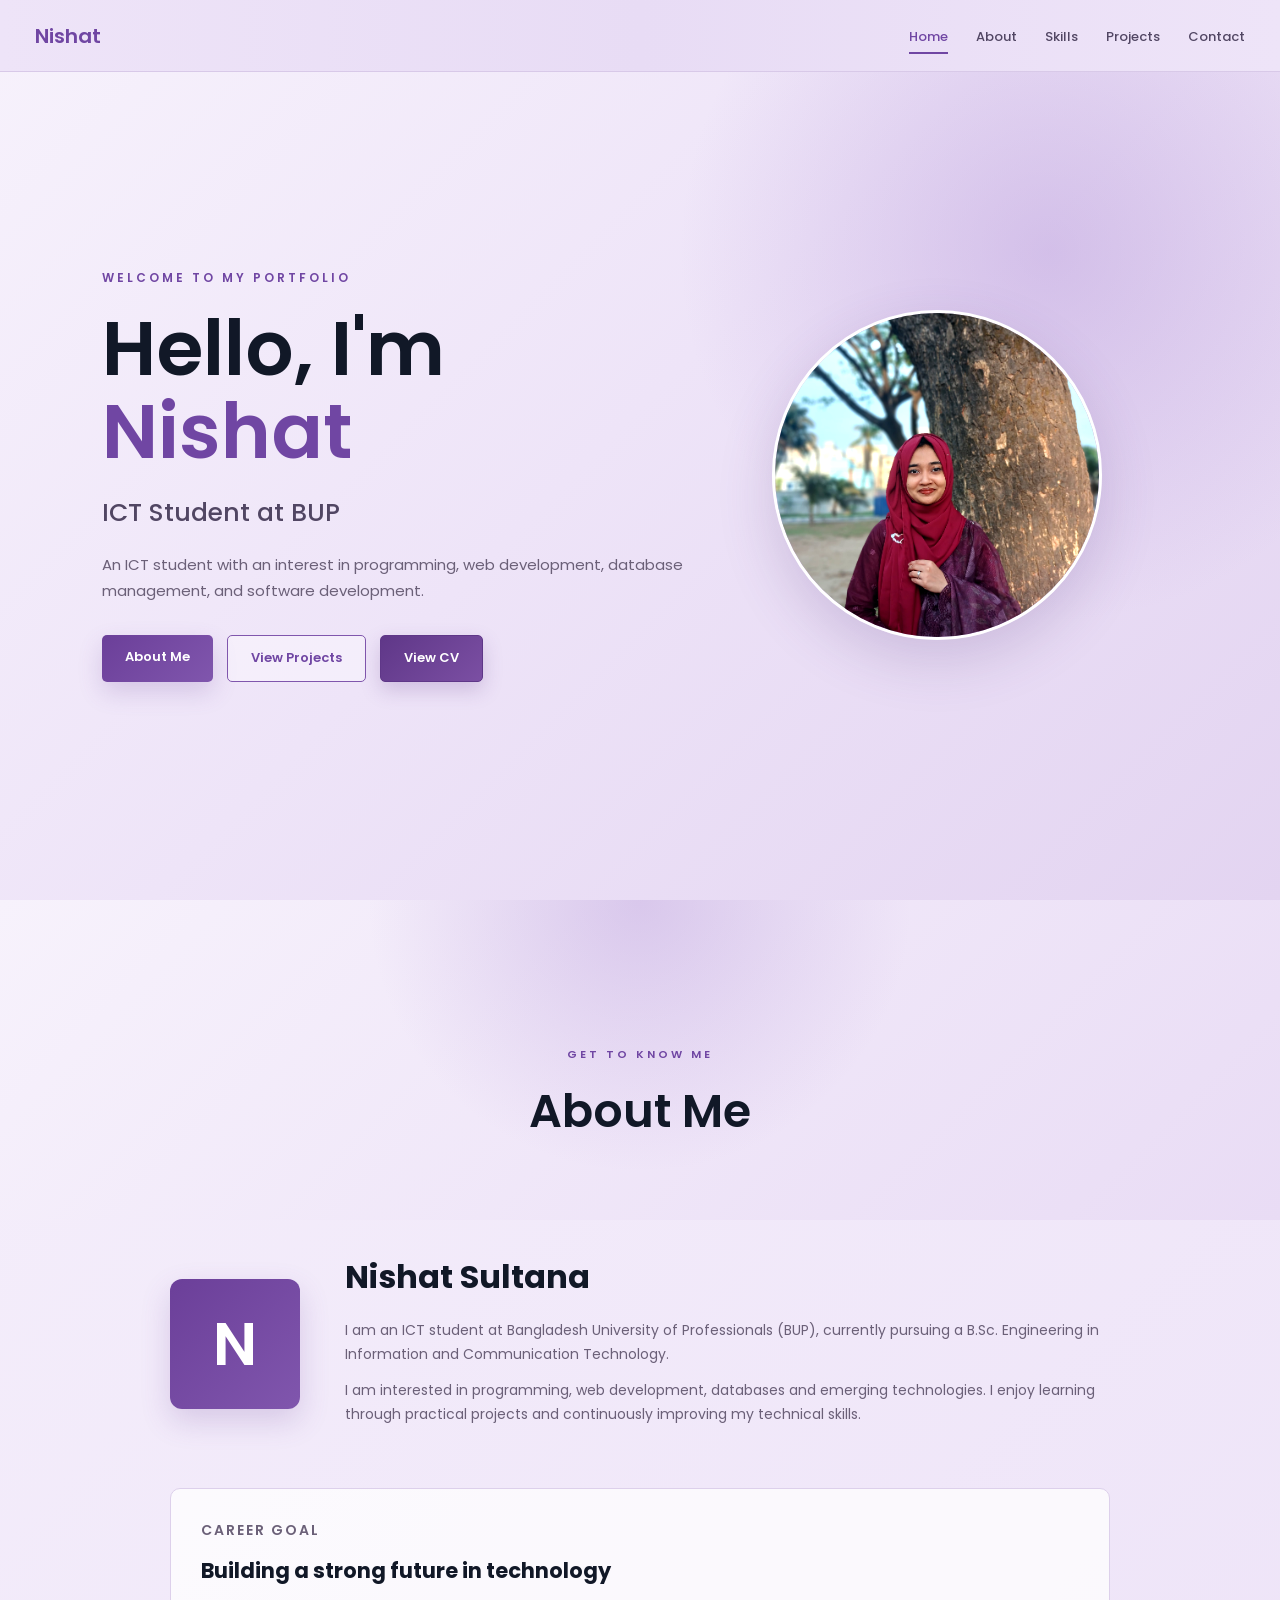
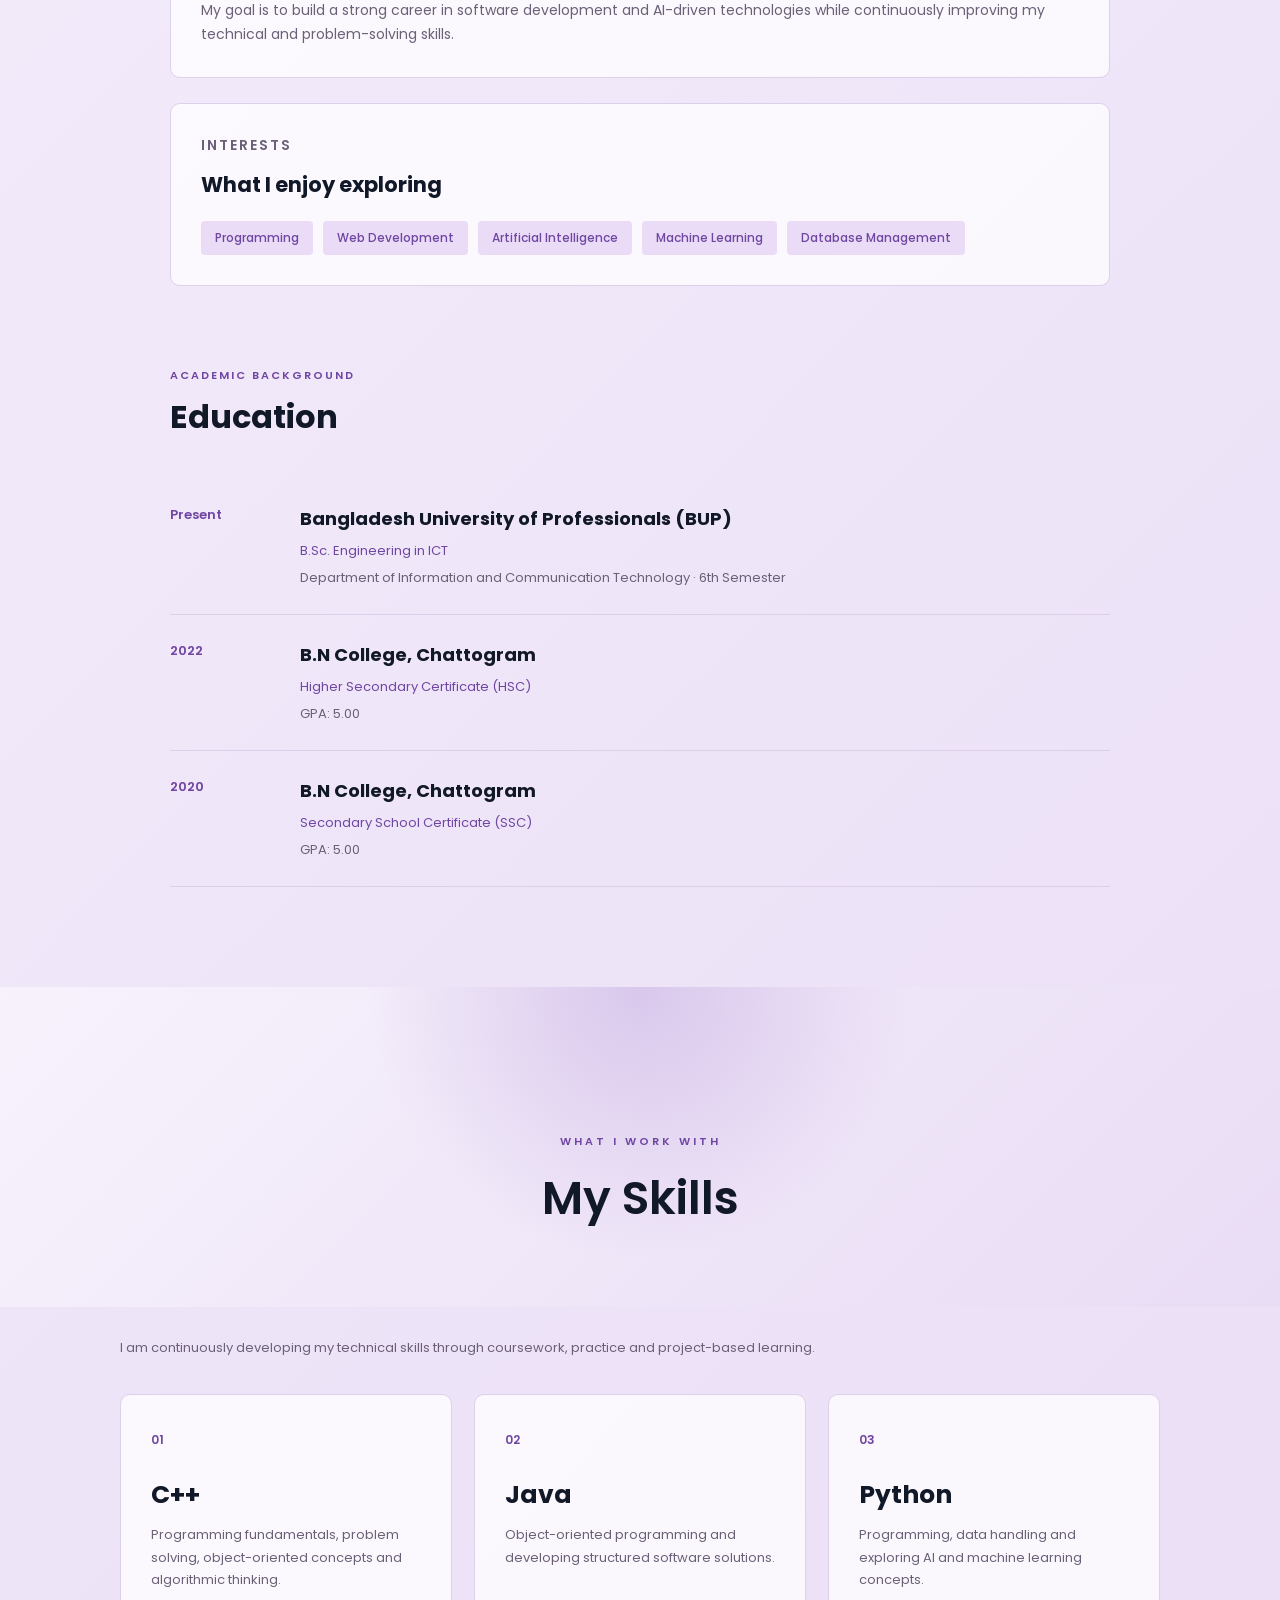
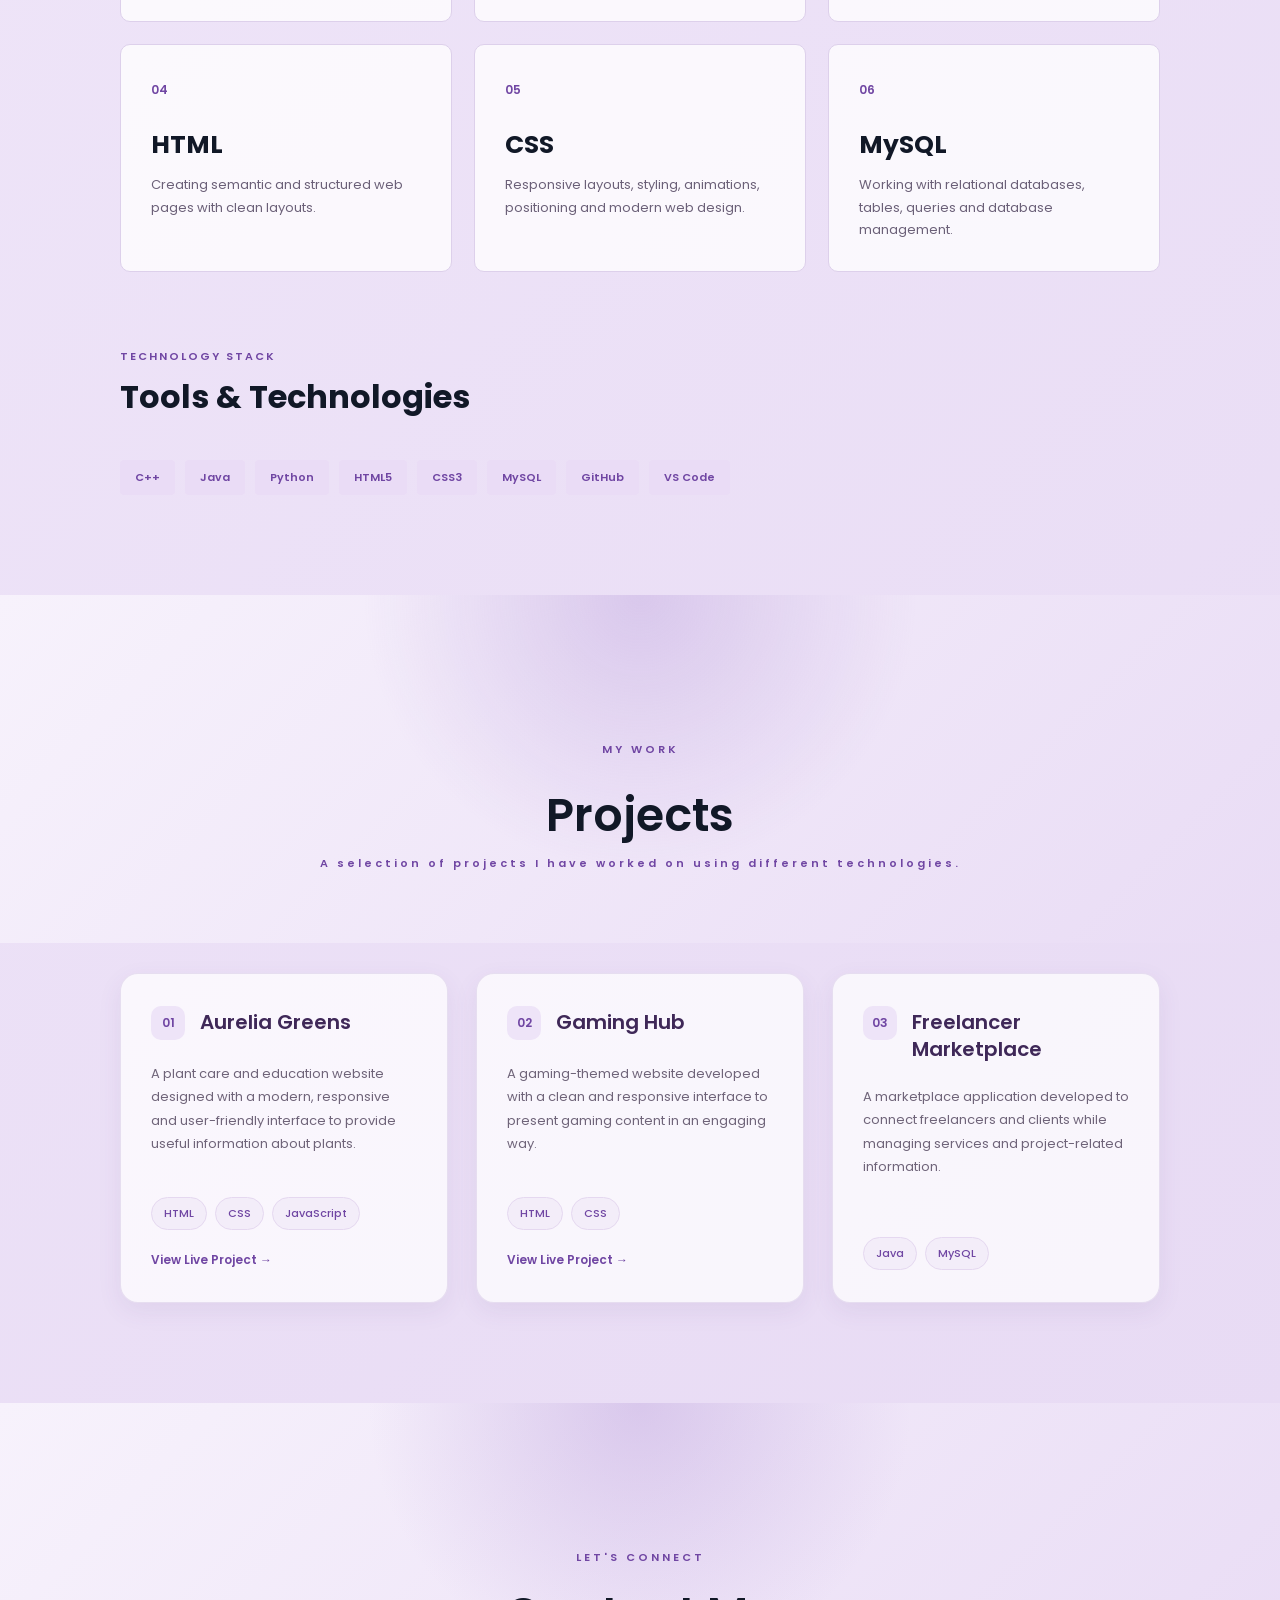
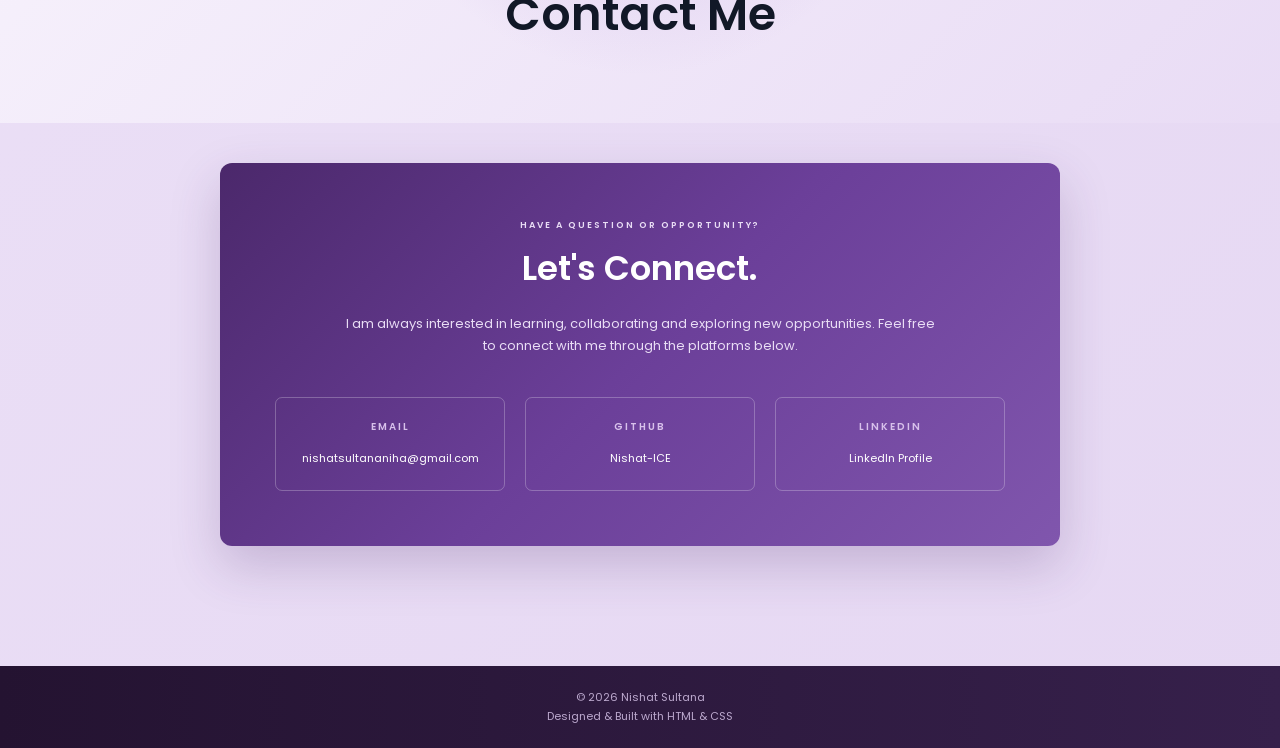
==== commit 9d56756b: "update" ====
--- a/index.html
+++ b/index.html
@@ -21,11 +21,10 @@
 
 </head>
 
-
 <body>
 
 
-    <!-- Navbar -->
+    <!-- ================= NAVBAR ================= -->
 
     <header>
 
@@ -76,87 +75,868 @@
 
 
 
-    <!-- Home Section -->
-
-    <main class="home">
-
-
-        <!-- Left Side -->
-
-        <div class="home-content">
-
-            <p class="small-title">
-                WELCOME TO MY PORTFOLIO
-            </p>
-
-
-            <h1>
-                Hello, I'm <span>Nishat</span>
-            </h1>
-
-
-            <h2>
-                ICT Student at BUP
-            </h2>
-
-
-            <p class="home-description">
-
-                An ICT student with an interest in programming,
-                web development, database management, and
-                software development.
-
-            </p>
-
-
-            <div class="home-buttons">
-
-    <a href="about.html" class="btn primary-btn">
-        About Me
-    </a>
-
-    <a href="projects.html" class="btn secondary-btn">
-        View Projects
-    </a>
-
-    <a href="Niha_cv.pdf" class="btn cv-btn" target="_blank">
-        View CV
-    </a>
-
-</div>
-
-        </div>
-
-
-
-        <!-- Right Side / Profile Picture -->
-
-        <div class="home-decoration">
-
-            <div class="circle">
-
-                <img
-                    src="image/niha.jpeg"
-                    alt="Nishat Sultana"
-                >
+    <!-- ================= HOME ================= -->
+
+    <main>
+
+
+        <section class="home" id="home">
+
+
+            <!-- Left Side -->
+
+            <div class="home-content">
+
+                <p class="small-title">
+                    WELCOME TO MY PORTFOLIO
+                </p>
+
+
+                <h1>
+                    Hello, I'm <span>Nishat</span>
+                </h1>
+
+
+                <h2>
+                    ICT Student at BUP
+                </h2>
+
+
+                <p class="home-description">
+
+                    An ICT student with an interest in programming,
+                    web development, database management, and
+                    software development.
+
+                </p>
+
+
+                <div class="home-buttons">
+
+                    <a href="#about" class="btn primary-btn">
+                        About Me
+                    </a>
+
+                    <a href="#projects" class="btn secondary-btn">
+                        View Projects
+                    </a>
+
+                    <a
+                        href="Niha_cv.pdf"
+                        class="btn cv-btn"
+                        target="_blank"
+                    >
+                        View CV
+                    </a>
+
+                </div>
 
             </div>
 
-        </div>
+
+
+            <!-- Right Side / Profile Picture -->
+
+            <div class="home-decoration">
+
+                <div class="circle">
+
+                    <img
+                        src="image/niha.jpeg"
+                        alt="Nishat Sultana"
+                    >
+
+                </div>
+
+            </div>
+
+
+        </section>
+
+
+
+        <!-- =================================================
+             ABOUT SECTION
+        ================================================== -->
+
+        <section id="about" class="portfolio-section">
+
+
+            <!-- Page Header -->
+
+            <div class="page-header">
+
+                <p>
+                    GET TO KNOW ME
+                </p>
+
+                <h1>
+                    About Me
+                </h1>
+
+            </div>
+
+
+            <!-- About -->
+
+            <main class="about-page">
+
+
+                <section class="about-intro">
+
+                    <div class="about-letter">
+                        N
+                    </div>
+
+
+                    <div>
+
+                        <h2>
+                            Nishat Sultana
+                        </h2>
+
+                        <p>
+                            I am an ICT student at Bangladesh University
+                            of Professionals (BUP), currently pursuing a
+                            B.Sc. Engineering in Information and
+                            Communication Technology.
+                        </p>
+
+                        <p>
+                            I am interested in programming, web development,
+                            databases and emerging technologies. I enjoy
+                            learning through practical projects and
+                            continuously improving my technical skills.
+                        </p>
+
+                    </div>
+
+                </section>
+
+
+
+                <!-- Career Goal -->
+
+                <section class="info-box">
+
+                    <p class="info-label">
+                        CAREER GOAL
+                    </p>
+
+                    <h3>
+                        Building a strong future in technology
+                    </h3>
+
+                    <p>
+                        My goal is to build a strong career in software
+                        development and AI-driven technologies while
+                        continuously improving my technical and
+                        problem-solving skills.
+                    </p>
+
+                </section>
+
+
+
+                <!-- Interests -->
+
+                <section class="info-box">
+
+                    <p class="info-label">
+                        INTERESTS
+                    </p>
+
+                    <h3>
+                        What I enjoy exploring
+                    </h3>
+
+
+                    <div class="interest-list">
+
+                        <span>
+                            Programming
+                        </span>
+
+                        <span>
+                            Web Development
+                        </span>
+
+                        <span>
+                            Artificial Intelligence
+                        </span>
+
+                        <span>
+                            Machine Learning
+                        </span>
+
+                        <span>
+                            Database Management
+                        </span>
+
+                    </div>
+
+                </section>
+
+
+
+                <!-- Education -->
+
+                <section class="education-section">
+
+
+                    <div class="section-heading">
+
+                        <p>
+                            ACADEMIC BACKGROUND
+                        </p>
+
+                        <h2>
+                            Education
+                        </h2>
+
+                    </div>
+
+
+
+                    <!-- University -->
+
+                    <div class="education-card">
+
+                        <div class="education-year">
+                            Present
+                        </div>
+
+
+                        <div>
+
+                            <h3>
+                                Bangladesh University of Professionals (BUP)
+                            </h3>
+
+                            <p class="degree">
+                                B.Sc. Engineering in ICT
+                            </p>
+
+                            <p>
+                                Department of Information and Communication
+                                Technology · 6th Semester
+                            </p>
+
+                        </div>
+
+                    </div>
+
+
+
+                    <!-- College -->
+
+                    <div class="education-card">
+
+                        <div class="education-year">
+                            2022
+                        </div>
+
+
+                        <div>
+
+                            <h3>
+                                B.N College, Chattogram
+                            </h3>
+
+                            <p class="degree">
+                                Higher Secondary Certificate (HSC)
+                            </p>
+
+                            <p>
+                                GPA: 5.00
+                            </p>
+
+                        </div>
+
+                    </div>
+
+
+
+                    <!-- School -->
+
+                    <div class="education-card">
+
+                        <div class="education-year">
+                            2020
+                        </div>
+
+
+                        <div>
+
+                            <h3>
+                                B.N College, Chattogram
+                            </h3>
+
+                            <p class="degree">
+                                Secondary School Certificate (SSC)
+                            </p>
+
+                            <p>
+                                GPA: 5.00
+                            </p>
+
+                        </div>
+
+                    </div>
+
+
+                </section>
+
+
+            </main>
+
+        </section>
+
+
+
+        <!-- =================================================
+             SKILLS SECTION
+        ================================================== -->
+
+        <section id="skills" class="portfolio-section">
+
+
+            <!-- Header -->
+
+            <section class="page-header">
+
+                <p>
+                    WHAT I WORK WITH
+                </p>
+
+                <h1>
+                    My Skills
+                </h1>
+
+            </section>
+
+
+
+            <!-- Skills -->
+
+            <main class="skills-page">
+
+
+                <div class="skills-intro">
+
+                    <p>
+                        I am continuously developing my technical skills
+                        through coursework, practice and project-based
+                        learning.
+                    </p>
+
+                </div>
+
+
+
+                <section class="skills-grid">
+
+
+                    <!-- C++ -->
+
+                    <div class="skill-card">
+
+                        <span class="skill-number">
+                            01
+                        </span>
+
+                        <h2>
+                            C++
+                        </h2>
+
+                        <p>
+                            Programming fundamentals, problem solving,
+                            object-oriented concepts and algorithmic thinking.
+                        </p>
+
+                    </div>
+
+
+
+                    <!-- Java -->
+
+                    <div class="skill-card">
+
+                        <span class="skill-number">
+                            02
+                        </span>
+
+                        <h2>
+                            Java
+                        </h2>
+
+                        <p>
+                            Object-oriented programming and developing
+                            structured software solutions.
+                        </p>
+
+                    </div>
+
+
+
+                    <!-- Python -->
+
+                    <div class="skill-card">
+
+                        <span class="skill-number">
+                            03
+                        </span>
+
+                        <h2>
+                            Python
+                        </h2>
+
+                        <p>
+                            Programming, data handling and exploring
+                            AI and machine learning concepts.
+                        </p>
+
+                    </div>
+
+
+
+                    <!-- HTML -->
+
+                    <div class="skill-card">
+
+                        <span class="skill-number">
+                            04
+                        </span>
+
+                        <h2>
+                            HTML
+                        </h2>
+
+                        <p>
+                            Creating semantic and structured web pages
+                            with clean layouts.
+                        </p>
+
+                    </div>
+
+
+
+                    <!-- CSS -->
+
+                    <div class="skill-card">
+
+                        <span class="skill-number">
+                            05
+                        </span>
+
+                        <h2>
+                            CSS
+                        </h2>
+
+                        <p>
+                            Responsive layouts, styling, animations,
+                            positioning and modern web design.
+                        </p>
+
+                    </div>
+
+
+
+                    <!-- MySQL -->
+
+                    <div class="skill-card">
+
+                        <span class="skill-number">
+                            06
+                        </span>
+
+                        <h2>
+                            MySQL
+                        </h2>
+
+                        <p>
+                            Working with relational databases, tables,
+                            queries and database management.
+                        </p>
+
+                    </div>
+
+
+                </section>
+
+
+
+                <!-- Technology Tags -->
+
+                <section class="technology-section">
+
+
+                    <div class="section-heading">
+
+                        <p>
+                            TECHNOLOGY STACK
+                        </p>
+
+                        <h2>
+                            Tools & Technologies
+                        </h2>
+
+                    </div>
+
+
+                    <div class="technology-list">
+
+                        <span>C++</span>
+
+                        <span>Java</span>
+
+                        <span>Python</span>
+
+                        <span>HTML5</span>
+
+                        <span>CSS3</span>
+
+                        <span>MySQL</span>
+
+                        <span>GitHub</span>
+
+                        <span>VS Code</span>
+
+                    </div>
+
+
+                </section>
+
+
+            </main>
+
+        </section>
+
+
+
+        <!-- =================================================
+             PROJECTS SECTION
+        ================================================== -->
+
+        <section id="projects" class="portfolio-section">
+
+
+            <!-- Page Header -->
+
+            <section class="page-header">
+
+                <p class="small-title">
+                    MY WORK
+                </p>
+
+                <h1>
+                    Projects
+                </h1>
+
+                <p>
+                    A selection of projects I have worked on
+                    using different technologies.
+                </p>
+
+            </section>
+
+
+
+            <!-- Projects -->
+
+            <main class="projects-page">
+
+
+                <div class="projects-grid">
+
+
+                    <!-- Aurelia Greens -->
+
+                    <article class="project-card">
+
+                        <div class="project-top">
+
+                            <span class="project-number">
+                                01
+                            </span>
+
+                            <h2>
+                                Aurelia Greens
+                            </h2>
+
+                        </div>
+
+
+                        <p>
+                            A plant care and education website designed
+                            with a modern, responsive and user-friendly
+                            interface to provide useful information about plants.
+                        </p>
+
+
+                        <div class="tech-list">
+
+                            <span>
+                                HTML
+                            </span>
+
+                            <span>
+                                CSS
+                            </span>
+
+                            <span>
+                                JavaScript
+                            </span>
+
+                        </div>
+
+
+                        <a
+                            href="https://aurelia-greens.vercel.app/"
+                            class="project-link"
+                            target="_blank"
+                            rel="noopener noreferrer"
+                        >
+                            View Live Project →
+                        </a>
+
+                    </article>
+
+
+
+                    <!-- Gaming Hub -->
+
+                    <article class="project-card">
+
+                        <div class="project-top">
+
+                            <span class="project-number">
+                                02
+                            </span>
+
+                            <h2>
+                                Gaming Hub
+                            </h2>
+
+                        </div>
+
+
+                        <p>
+                            A gaming-themed website developed with a clean
+                            and responsive interface to present gaming
+                            content in an engaging way.
+                        </p>
+
+
+                        <div class="tech-list">
+
+                            <span>
+                                HTML
+                            </span>
+
+                            <span>
+                                CSS
+                            </span>
+
+                        </div>
+
+
+                        <a
+                            href="https://nishat-ice.github.io/Bootstrap-project/"
+                            class="project-link"
+                            target="_blank"
+                            rel="noopener noreferrer"
+                        >
+                            View Live Project →
+                        </a>
+
+                    </article>
+
+
+
+                    <!-- Freelancer Marketplace -->
+
+                    <article class="project-card">
+
+                        <div class="project-top">
+
+                            <span class="project-number">
+                                03
+                            </span>
+
+                            <h2>
+                                Freelancer Marketplace
+                            </h2>
+
+                        </div>
+
+
+                        <p>
+                            A marketplace application developed to connect
+                            freelancers and clients while managing
+                            services and project-related information.
+                        </p>
+
+
+                        <div class="tech-list">
+
+                            <span>
+                                Java
+                            </span>
+
+                            <span>
+                                MySQL
+                            </span>
+
+                        </div>
+
+                    </article>
+
+
+                </div>
+
+
+            </main>
+
+        </section>
+
+
+
+        <!-- =================================================
+             CONTACT SECTION
+        ================================================== -->
+
+        <section id="contact" class="portfolio-section">
+
+
+            <!-- Page Header -->
+
+            <section class="page-header">
+
+                <p>
+                    LET'S CONNECT
+                </p>
+
+                <h1>
+                    Contact Me
+                </h1>
+
+            </section>
+
+
+
+            <!-- Contact -->
+
+            <main class="contact-page">
+
+
+                <section class="contact-content">
+
+
+                    <p class="contact-small">
+                        HAVE A QUESTION OR OPPORTUNITY?
+                    </p>
+
+
+                    <h2>
+                        Let's Connect.
+                    </h2>
+
+
+                    <p>
+                        I am always interested in learning,
+                        collaborating and exploring new opportunities.
+                        Feel free to connect with me through the
+                        platforms below.
+                    </p>
+
+
+
+                    <div class="contact-details">
+
+
+                        <!-- EMAIL -->
+
+                        <div class="contact-item">
+
+                            <span>
+                                EMAIL
+                            </span>
+
+                            <a href="mailto:nishatsultananiha@gmail.com">
+                                nishatsultananiha@gmail.com
+                            </a>
+
+                        </div>
+
+
+
+                        <!-- GITHUB -->
+
+                        <div class="contact-item">
+
+                            <span>
+                                GITHUB
+                            </span>
+
+                            <a
+                                href="https://github.com/Nishat-ICE"
+                                target="_blank"
+                                rel="noopener noreferrer"
+                            >
+                                Nishat-ICE
+                            </a>
+
+                        </div>
+
+
+
+                        <!-- LINKEDIN -->
+
+                        <div class="contact-item">
+
+                            <span>
+                                LINKEDIN
+                            </span>
+
+                            <a
+                                href="https://www.linkedin.com/in/nishat-sultana-26a524434/"
+                                target="_blank"
+                                rel="noopener noreferrer"
+                            >
+                                LinkedIn Profile
+                            </a>
+
+                        </div>
+
+
+                    </div>
+
+
+                </section>
+
+
+            </main>
+
+        </section>
 
 
     </main>
 
 
 
-    <!-- Footer -->
+    <!-- ================= FOOTER ================= -->
 
     <footer>
 
         <p>
-            © 2026 Nishat Sultana. All Rights Reserved.
+            © 2026 Nishat Sultana
         </p>
 
+        <p>
+            Designed & Built with HTML & CSS
+        </p>
+
     </footer>
 
 
--- a/style.css
+++ b/style.css
@@ -1191,4 +1191,9 @@
         font-size: 28px;
     }
 
+}
+/* Home page section positioning */
+
+.portfolio-section {
+    scroll-margin-top: 72px;
 }
